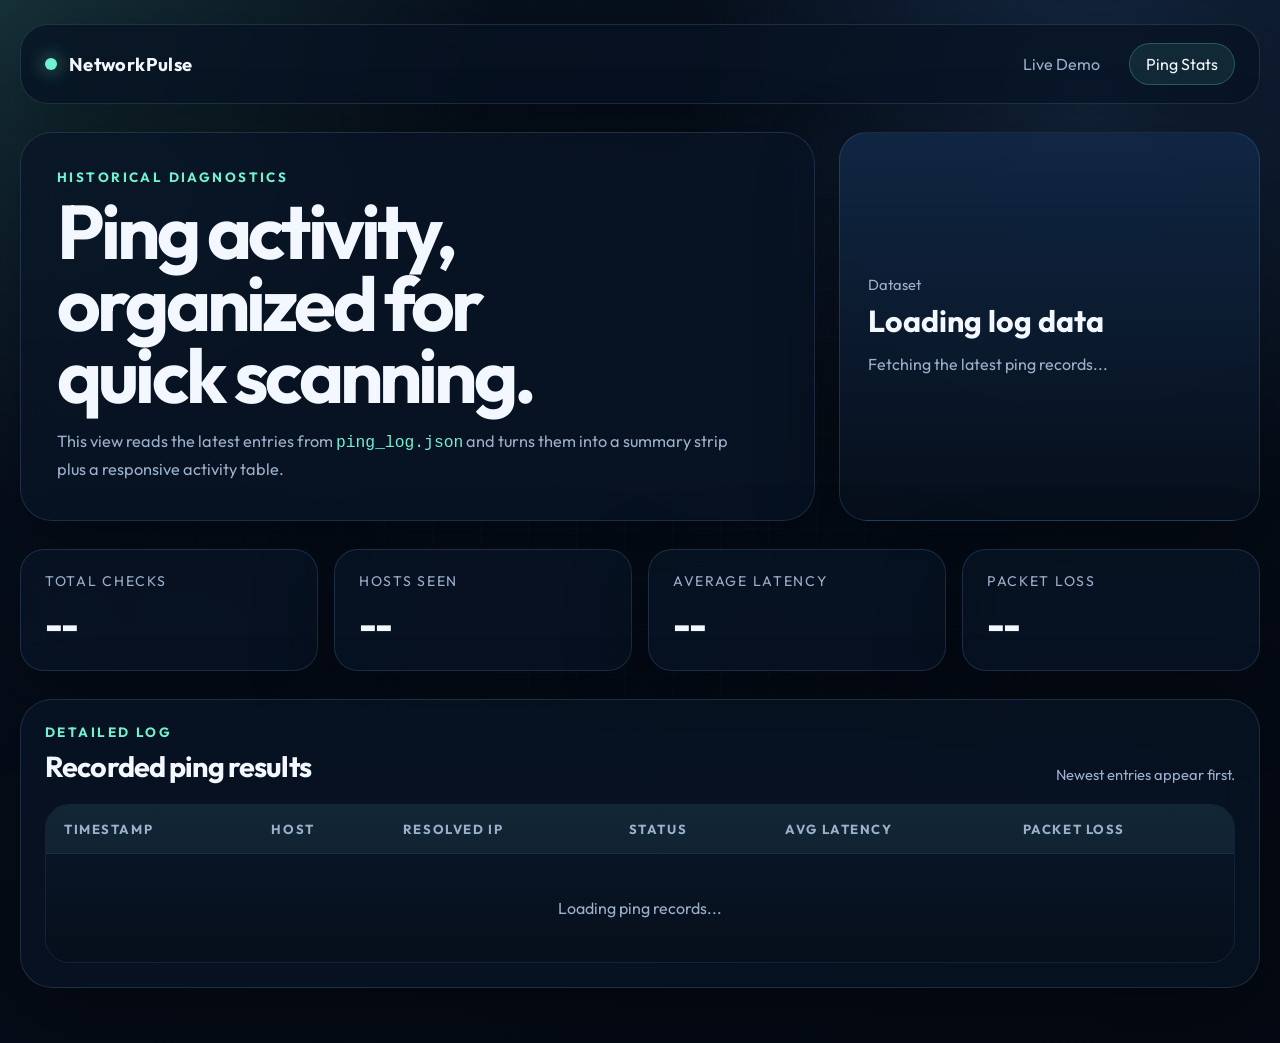
==== public/stats.html @ e4cd7b52 "Add ping stats dashboard page" ====
<!DOCTYPE html>
<html lang="en">
<head>
    <meta charset="UTF-8">
    <meta name="viewport" content="width=device-width, initial-scale=1.0">
    <title>Network Pulse | Ping Statistics</title>
    <meta name="description" content="Review historical ping statistics in a responsive table and summary dashboard.">
    <link rel="stylesheet" href="stats.css">
    <link rel="preconnect" href="https://fonts.googleapis.com">
    <link rel="preconnect" href="https://fonts.gstatic.com" crossorigin>
    <link href="https://fonts.googleapis.com/css2?family=Outfit:wght@300;400;600;800&display=swap" rel="stylesheet">
</head>
<body>
    <div class="page-shell">
        <header class="topbar">
            <a class="brand" href="index.html" aria-label="Return to NetworkPulse home">
                <span class="dot"></span>
                <span>NetworkPulse</span>
            </a>
            <nav class="topnav" aria-label="Primary">
                <a href="index.html">Live Demo</a>
                <a href="stats.html" aria-current="page">Ping Stats</a>
            </nav>
        </header>

        <main>
            <section class="hero">
                <div class="hero-copy">
                    <p class="eyebrow">Historical Diagnostics</p>
                    <h1>Ping activity, organized for quick scanning.</h1>
                    <p class="hero-text">
                        This view reads the latest entries from <code>ping_log.json</code> and turns them
                        into a summary strip plus a responsive activity table.
                    </p>
                </div>
                <div class="hero-panel">
                    <p class="panel-label">Dataset</p>
                    <p class="panel-value" id="dataset-status">Loading log data</p>
                    <p class="panel-meta" id="dataset-meta">Fetching the latest ping records...</p>
                </div>
            </section>

            <section class="summary-grid" aria-label="Ping summary">
                <article class="summary-card">
                    <p class="summary-label">Total Checks</p>
                    <p class="summary-value" id="total-checks">--</p>
                </article>
                <article class="summary-card">
                    <p class="summary-label">Hosts Seen</p>
                    <p class="summary-value" id="hosts-seen">--</p>
                </article>
                <article class="summary-card">
                    <p class="summary-label">Average Latency</p>
                    <p class="summary-value" id="avg-latency">--</p>
                </article>
                <article class="summary-card">
                    <p class="summary-label">Packet Loss</p>
                    <p class="summary-value" id="avg-loss">--</p>
                </article>
            </section>

            <section class="table-shell animate-up">
                <div class="table-header">
                    <div>
                        <p class="eyebrow">Detailed Log</p>
                        <h2>Recorded ping results</h2>
                    </div>
                    <p class="table-caption">Newest entries appear first.</p>
                </div>

                <div class="table-wrap">
                    <table>
                        <thead>
                            <tr>
                                <th scope="col">Timestamp</th>
                                <th scope="col">Host</th>
                                <th scope="col">Resolved IP</th>
                                <th scope="col">Status</th>
                                <th scope="col">Avg Latency</th>
                                <th scope="col">Packet Loss</th>
                            </tr>
                        </thead>
                        <tbody id="stats-table-body">
                            <tr>
                                <td colspan="6" class="empty-state">Loading ping records...</td>
                            </tr>
                        </tbody>
                    </table>
                </div>
            </section>
        </main>
    </div>

    <script src="stats.js"></script>
</body>
</html>
---- public/stats.css ----
:root {
    --bg-color: #07111f;
    --bg-accent: #091a31;
    --panel-bg: rgba(8, 20, 37, 0.76);
    --panel-strong: rgba(12, 30, 55, 0.96);
    --border-color: rgba(146, 193, 255, 0.16);
    --highlight: #72f1d0;
    --highlight-strong: #94ffd1;
    --warning: #ffc96d;
    --danger: #ff7b7b;
    --text-primary: #f3f7ff;
    --text-secondary: #9cb0cb;
    --shadow: 0 24px 80px rgba(0, 0, 0, 0.35);
}

* {
    box-sizing: border-box;
    margin: 0;
    padding: 0;
    font-family: 'Outfit', sans-serif;
}

body {
    min-height: 100vh;
    color: var(--text-primary);
    background:
        radial-gradient(circle at top left, rgba(114, 241, 208, 0.14), transparent 30%),
        radial-gradient(circle at 85% 10%, rgba(92, 165, 255, 0.18), transparent 28%),
        linear-gradient(160deg, var(--bg-color) 0%, #040913 100%);
}

body::before {
    content: "";
    position: fixed;
    inset: 0;
    pointer-events: none;
    background-image: linear-gradient(rgba(255, 255, 255, 0.025) 1px, transparent 1px),
        linear-gradient(90deg, rgba(255, 255, 255, 0.025) 1px, transparent 1px);
    background-size: 48px 48px;
    mask-image: radial-gradient(circle at center, black, transparent 82%);
}

a {
    color: inherit;
    text-decoration: none;
}

code {
    font-family: Consolas, monospace;
    color: var(--highlight);
}

.page-shell {
    width: min(1240px, calc(100% - 32px));
    margin: 0 auto;
    padding: 24px 0 56px;
}

.topbar {
    display: flex;
    justify-content: space-between;
    align-items: center;
    gap: 24px;
    padding: 18px 24px;
    border: 1px solid var(--border-color);
    border-radius: 28px;
    background: rgba(7, 18, 34, 0.75);
    backdrop-filter: blur(18px);
    box-shadow: var(--shadow);
}

.brand {
    display: inline-flex;
    align-items: center;
    gap: 12px;
    font-size: 1.15rem;
    font-weight: 700;
    letter-spacing: 0.02em;
}

.dot {
    width: 12px;
    height: 12px;
    border-radius: 999px;
    background: var(--highlight);
    box-shadow: 0 0 18px rgba(114, 241, 208, 0.7);
}

.topnav {
    display: flex;
    align-items: center;
    gap: 12px;
}

.topnav a {
    padding: 10px 16px;
    border-radius: 999px;
    color: var(--text-secondary);
    transition: background 0.2s ease, color 0.2s ease, border-color 0.2s ease;
    border: 1px solid transparent;
}

.topnav a:hover,
.topnav a:focus-visible,
.topnav a[aria-current="page"] {
    color: var(--text-primary);
    background: rgba(114, 241, 208, 0.09);
    border-color: rgba(114, 241, 208, 0.24);
    outline: none;
}

main {
    display: grid;
    gap: 28px;
    margin-top: 28px;
}

.hero {
    display: grid;
    grid-template-columns: minmax(0, 1.7fr) minmax(280px, 0.9fr);
    gap: 24px;
    align-items: stretch;
}

.hero-copy,
.hero-panel,
.summary-card,
.table-shell {
    border: 1px solid var(--border-color);
    background: var(--panel-bg);
    backdrop-filter: blur(18px);
    box-shadow: var(--shadow);
}

.hero-copy {
    padding: 36px;
    border-radius: 32px;
}

.hero h1 {
    max-width: 10ch;
    font-size: clamp(2.8rem, 6vw, 4.75rem);
    line-height: 0.95;
    letter-spacing: -0.05em;
    margin: 10px 0 16px;
}

.eyebrow {
    color: var(--highlight);
    font-size: 0.84rem;
    font-weight: 700;
    letter-spacing: 0.18em;
    text-transform: uppercase;
}

.hero-text {
    max-width: 62ch;
    color: var(--text-secondary);
    font-size: 1.02rem;
    line-height: 1.7;
}

.hero-panel {
    padding: 28px;
    border-radius: 28px;
    display: flex;
    flex-direction: column;
    justify-content: center;
    background:
        linear-gradient(180deg, rgba(17, 39, 68, 0.94) 0%, rgba(6, 15, 27, 0.96) 100%);
}

.panel-label,
.table-caption {
    color: var(--text-secondary);
    font-size: 0.92rem;
}

.panel-value {
    font-size: 1.9rem;
    font-weight: 700;
    margin-top: 8px;
}

.panel-meta {
    color: var(--text-secondary);
    line-height: 1.6;
    margin-top: 12px;
}

.summary-grid {
    display: grid;
    grid-template-columns: repeat(4, minmax(0, 1fr));
    gap: 16px;
}

.summary-card {
    padding: 22px 24px;
    border-radius: 24px;
}

.summary-label {
    color: var(--text-secondary);
    font-size: 0.88rem;
    text-transform: uppercase;
    letter-spacing: 0.12em;
}

.summary-value {
    font-size: clamp(1.8rem, 3vw, 2.5rem);
    font-weight: 800;
    letter-spacing: -0.05em;
    margin-top: 10px;
}

.table-shell {
    padding: 24px;
    border-radius: 32px;
}

.table-header {
    display: flex;
    justify-content: space-between;
    align-items: end;
    gap: 20px;
    margin-bottom: 20px;
}

.table-header h2 {
    font-size: 1.8rem;
    letter-spacing: -0.03em;
    margin-top: 8px;
}

.table-wrap {
    overflow-x: auto;
    border-radius: 24px;
    border: 1px solid rgba(146, 193, 255, 0.1);
}

table {
    width: 100%;
    min-width: 760px;
    border-collapse: collapse;
    background: linear-gradient(180deg, rgba(10, 25, 45, 0.88) 0%, rgba(6, 15, 27, 0.95) 100%);
}

thead {
    background: rgba(148, 255, 209, 0.06);
}

th,
td {
    padding: 16px 18px;
    text-align: left;
    border-bottom: 1px solid rgba(146, 193, 255, 0.08);
}

th {
    color: var(--text-secondary);
    font-size: 0.82rem;
    font-weight: 700;
    text-transform: uppercase;
    letter-spacing: 0.12em;
}

tbody tr:hover {
    background: rgba(114, 241, 208, 0.04);
}

tbody tr:last-child td {
    border-bottom: none;
}

.host-cell {
    display: grid;
    gap: 4px;
}

.host-name {
    font-weight: 700;
}

.host-timestamp {
    color: var(--text-secondary);
    font-size: 0.82rem;
}

.status-pill {
    display: inline-flex;
    align-items: center;
    gap: 8px;
    padding: 7px 12px;
    border-radius: 999px;
    font-size: 0.8rem;
    font-weight: 700;
    text-transform: uppercase;
    letter-spacing: 0.08em;
}

.status-pill.online {
    color: var(--highlight-strong);
    background: rgba(114, 241, 208, 0.12);
}

.status-pill.offline {
    color: #ffd0d0;
    background: rgba(255, 123, 123, 0.12);
}

.status-pill.unknown {
    color: #ffdd9b;
    background: rgba(255, 201, 109, 0.12);
}

.metric {
    font-weight: 700;
}

.metric-subtle {
    color: var(--text-secondary);
}

.empty-state {
    padding: 44px 20px;
    text-align: center;
    color: var(--text-secondary);
}

.animate-up {
    animation: rise 0.7s cubic-bezier(0.23, 1, 0.32, 1) backwards;
}

@keyframes rise {
    from {
        opacity: 0;
        transform: translateY(18px);
    }
    to {
        opacity: 1;
        transform: translateY(0);
    }
}

@media (max-width: 900px) {
    .hero,
    .summary-grid {
        grid-template-columns: 1fr;
    }

    .hero h1 {
        max-width: none;
    }
}

@media (max-width: 640px) {
    .page-shell {
        width: min(100% - 20px, 1240px);
        padding-top: 16px;
    }

    .topbar,
    .hero-copy,
    .hero-panel,
    .summary-card,
    .table-shell {
        border-radius: 22px;
    }

    .topbar,
    .table-header {
        flex-direction: column;
        align-items: stretch;
    }

    .topnav {
        flex-wrap: wrap;
    }

    .hero-copy,
    .hero-panel,
    .table-shell {
        padding: 22px;
    }

    th,
    td {
        padding: 14px 16px;
    }
}
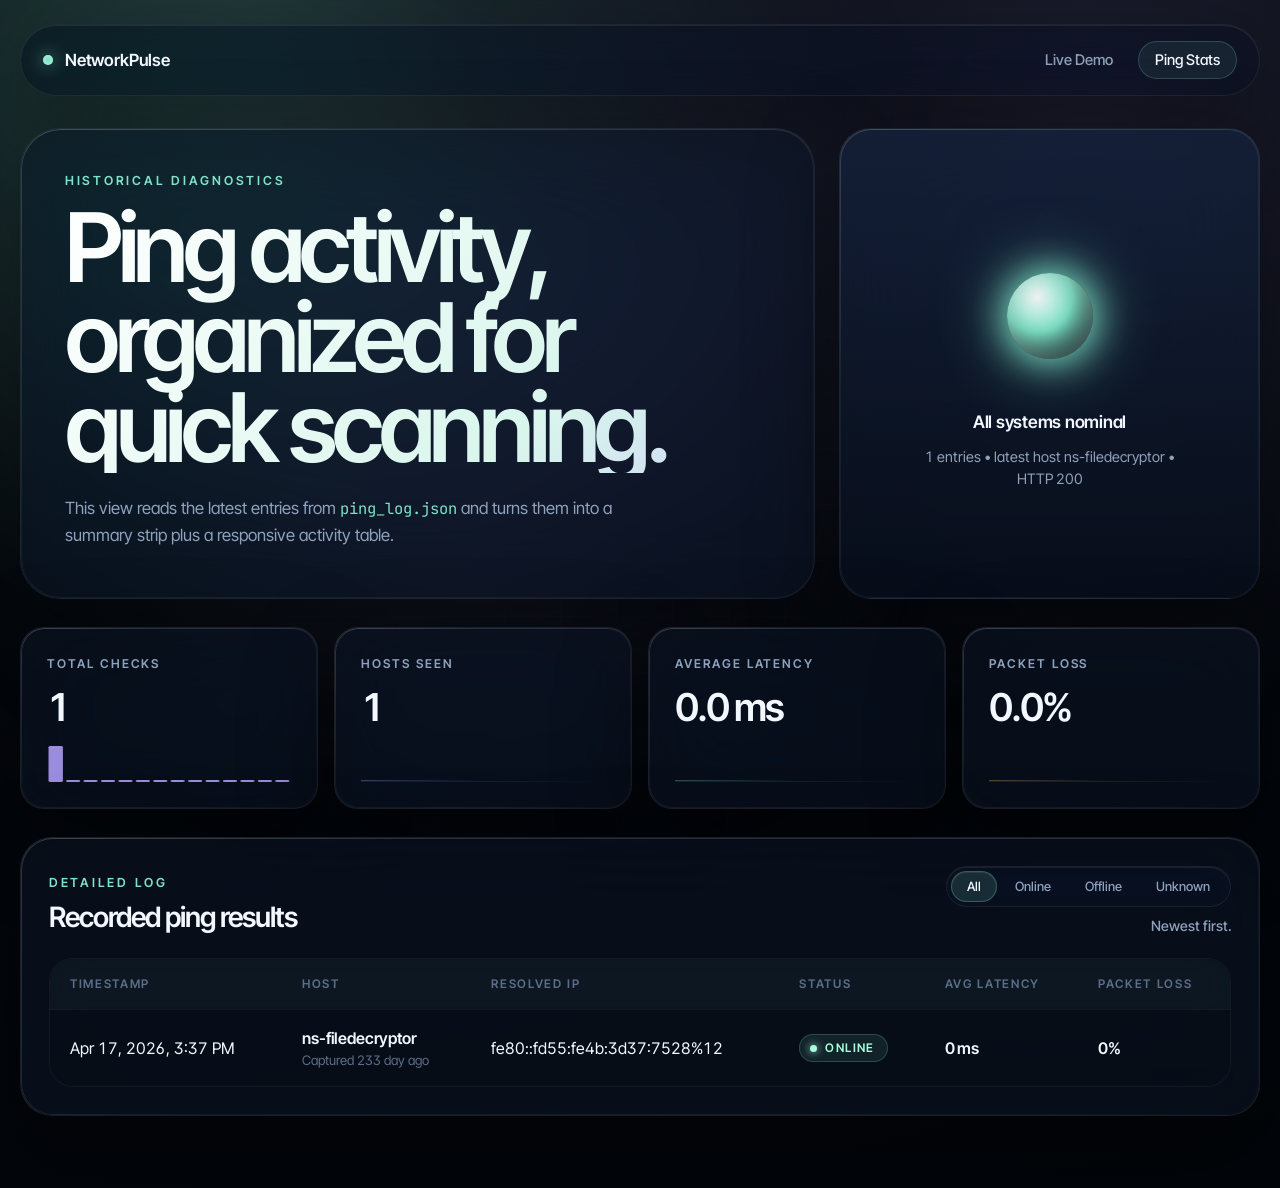
==== commit 3752a435: "Update Firebase config, email templates, and IP checks" ====
--- a/public/stats.html
+++ b/public/stats.html
@@ -8,7 +8,7 @@
     <link rel="stylesheet" href="stats.css">
     <link rel="preconnect" href="https://fonts.googleapis.com">
     <link rel="preconnect" href="https://fonts.gstatic.com" crossorigin>
-    <link href="https://fonts.googleapis.com/css2?family=Outfit:wght@300;400;600;800&display=swap" rel="stylesheet">
+    <link href="https://fonts.googleapis.com/css2?family=Inter+Tight:wght@300;400;500;600;700&family=JetBrains+Mono:wght@400;500&display=swap" rel="stylesheet">
 </head>
 <body>
     <div class="page-shell">
@@ -34,28 +34,45 @@
                     </p>
                 </div>
                 <div class="hero-panel">
-                    <p class="panel-label">Dataset</p>
-                    <p class="panel-value" id="dataset-status">Loading log data</p>
-                    <p class="panel-meta" id="dataset-meta">Fetching the latest ping records...</p>
+                    <div class="orb" id="status-orb" data-status="loading" aria-hidden="true">
+                        <span class="orb-halo"></span>
+                        <span class="orb-core"></span>
+                    </div>
+                    <p class="orb-status" id="dataset-status">Loading log data</p>
+                    <p class="orb-meta" id="dataset-meta">Fetching the latest ping records...</p>
                 </div>
             </section>
 
             <section class="summary-grid" aria-label="Ping summary">
                 <article class="summary-card">
-                    <p class="summary-label">Total Checks</p>
+                    <div class="summary-head">
+                        <p class="summary-label">Total Checks</p>
+                    </div>
                     <p class="summary-value" id="total-checks">--</p>
+                    <svg class="spark" id="total-checks-spark" viewBox="0 0 120 36" preserveAspectRatio="none" aria-hidden="true"></svg>
                 </article>
                 <article class="summary-card">
-                    <p class="summary-label">Hosts Seen</p>
+                    <div class="summary-head">
+                        <p class="summary-label">Hosts Seen</p>
+                    </div>
                     <p class="summary-value" id="hosts-seen">--</p>
+                    <svg class="spark" id="hosts-seen-spark" viewBox="0 0 120 36" preserveAspectRatio="none" aria-hidden="true"></svg>
                 </article>
                 <article class="summary-card">
-                    <p class="summary-label">Average Latency</p>
+                    <div class="summary-head">
+                        <p class="summary-label">Average Latency</p>
+                        <span class="trend-pill" id="avg-latency-trend" hidden></span>
+                    </div>
                     <p class="summary-value" id="avg-latency">--</p>
+                    <svg class="spark" id="avg-latency-spark" viewBox="0 0 120 36" preserveAspectRatio="none" aria-hidden="true"></svg>
                 </article>
                 <article class="summary-card">
-                    <p class="summary-label">Packet Loss</p>
+                    <div class="summary-head">
+                        <p class="summary-label">Packet Loss</p>
+                        <span class="trend-pill" id="avg-loss-trend" hidden></span>
+                    </div>
                     <p class="summary-value" id="avg-loss">--</p>
+                    <svg class="spark" id="avg-loss-spark" viewBox="0 0 120 36" preserveAspectRatio="none" aria-hidden="true"></svg>
                 </article>
             </section>
 
@@ -65,7 +82,16 @@
                         <p class="eyebrow">Detailed Log</p>
                         <h2>Recorded ping results</h2>
                     </div>
-                    <p class="table-caption">Newest entries appear first.</p>
+                    <div class="table-controls">
+                        <div class="segmented" role="tablist" aria-label="Filter by status">
+                            <button class="seg" data-filter="all" role="tab" aria-selected="true" type="button">All</button>
+                            <button class="seg" data-filter="online" role="tab" aria-selected="false" type="button">Online</button>
+                            <button class="seg" data-filter="offline" role="tab" aria-selected="false" type="button">Offline</button>
+                            <button class="seg" data-filter="unknown" role="tab" aria-selected="false" type="button">Unknown</button>
+                            <span class="seg-indicator" aria-hidden="true"></span>
+                        </div>
+                        <p class="table-caption">Newest first.</p>
+                    </div>
                 </div>
 
                 <div class="table-wrap">
--- a/public/stats.css
+++ b/public/stats.css
@@ -1,32 +1,49 @@
 :root {
-    --bg-color: #07111f;
-    --bg-accent: #091a31;
-    --panel-bg: rgba(8, 20, 37, 0.76);
-    --panel-strong: rgba(12, 30, 55, 0.96);
-    --border-color: rgba(146, 193, 255, 0.16);
-    --highlight: #72f1d0;
-    --highlight-strong: #94ffd1;
+    --bg-color: #05090f;
+    --bg-deep: #020509;
+    --panel-bg: rgba(14, 22, 38, 0.55);
+    --panel-strong: rgba(16, 28, 48, 0.88);
+    --border-color: rgba(255, 255, 255, 0.07);
+    --border-bright: rgba(255, 255, 255, 0.14);
+    --highlight: #7ee3c8;
+    --highlight-strong: #a8ffdd;
+    --accent-lavender: #b5a5ff;
     --warning: #ffc96d;
     --danger: #ff7b7b;
     --text-primary: #f3f7ff;
-    --text-secondary: #9cb0cb;
-    --shadow: 0 24px 80px rgba(0, 0, 0, 0.35);
+    --text-secondary: #8fa2bd;
+    --text-tertiary: #5c6e89;
+    --shadow: 0 30px 90px rgba(0, 0, 0, 0.45);
+    --shadow-inset: inset 0 1px 0 rgba(255, 255, 255, 0.08);
+    --radius-lg: 40px;
+    --radius-md: 32px;
+    --radius-sm: 24px;
+    --spring: cubic-bezier(0.16, 1, 0.3, 1);
 }
 
 * {
     box-sizing: border-box;
     margin: 0;
     padding: 0;
-    font-family: 'Outfit', sans-serif;
+    font-family: 'Inter Tight', 'Inter', -apple-system, BlinkMacSystemFont, 'Segoe UI', sans-serif;
+    font-feature-settings: "ss01", "cv11", "tnum";
+}
+
+html {
+    -webkit-font-smoothing: antialiased;
+    -moz-osx-font-smoothing: grayscale;
+    text-rendering: optimizeLegibility;
 }
 
 body {
     min-height: 100vh;
     color: var(--text-primary);
     background:
-        radial-gradient(circle at top left, rgba(114, 241, 208, 0.14), transparent 30%),
-        radial-gradient(circle at 85% 10%, rgba(92, 165, 255, 0.18), transparent 28%),
-        linear-gradient(160deg, var(--bg-color) 0%, #040913 100%);
+        radial-gradient(circle at 20% 0%, rgba(126, 227, 200, 0.10), transparent 42%),
+        radial-gradient(circle at 85% 10%, rgba(181, 165, 255, 0.14), transparent 40%),
+        linear-gradient(165deg, var(--bg-color) 0%, var(--bg-deep) 100%);
+    overflow-x: hidden;
+    position: relative;
 }
 
 body::before {
@@ -34,10 +51,41 @@
     position: fixed;
     inset: 0;
     pointer-events: none;
-    background-image: linear-gradient(rgba(255, 255, 255, 0.025) 1px, transparent 1px),
-        linear-gradient(90deg, rgba(255, 255, 255, 0.025) 1px, transparent 1px);
-    background-size: 48px 48px;
-    mask-image: radial-gradient(circle at center, black, transparent 82%);
+    z-index: 0;
+    background-image:
+        linear-gradient(rgba(255, 255, 255, 0.014) 1px, transparent 1px),
+        linear-gradient(90deg, rgba(255, 255, 255, 0.014) 1px, transparent 1px);
+    background-size: 56px 56px;
+    mask-image: radial-gradient(circle at center, black, transparent 80%);
+    animation: gridDrift 40s linear infinite;
+}
+
+body::after {
+    content: "";
+    position: fixed;
+    top: -20%;
+    left: -10%;
+    width: 70vw;
+    height: 70vw;
+    pointer-events: none;
+    z-index: 0;
+    background:
+        radial-gradient(circle at 30% 30%, rgba(126, 227, 200, 0.28), transparent 55%),
+        radial-gradient(circle at 70% 60%, rgba(181, 165, 255, 0.24), transparent 60%);
+    filter: blur(120px);
+    opacity: 0.7;
+    animation: auroraDrift 22s ease-in-out infinite alternate;
+}
+
+@keyframes gridDrift {
+    from { background-position: 0 0, 0 0; }
+    to   { background-position: 56px 56px, 56px 56px; }
+}
+
+@keyframes auroraDrift {
+    0%   { transform: translate(0, 0) scale(1); }
+    50%  { transform: translate(8vw, 4vh) scale(1.08); }
+    100% { transform: translate(-4vw, 6vh) scale(0.96); }
 }
 
 a {
@@ -46,57 +94,71 @@
 }
 
 code {
-    font-family: Consolas, monospace;
+    font-family: 'JetBrains Mono', 'SF Mono', Consolas, monospace;
     color: var(--highlight);
+    font-size: 0.92em;
 }
 
 .page-shell {
+    position: relative;
+    z-index: 1;
     width: min(1240px, calc(100% - 32px));
     margin: 0 auto;
-    padding: 24px 0 56px;
-}
-
+    padding: 24px 0 72px;
+}
+
+/* ---------- Top bar ---------- */
 .topbar {
     display: flex;
     justify-content: space-between;
     align-items: center;
     gap: 24px;
-    padding: 18px 24px;
+    padding: 16px 22px;
     border: 1px solid var(--border-color);
-    border-radius: 28px;
-    background: rgba(7, 18, 34, 0.75);
-    backdrop-filter: blur(18px);
-    box-shadow: var(--shadow);
+    border-radius: 999px;
+    background: rgba(10, 16, 28, 0.55);
+    backdrop-filter: blur(28px) saturate(180%);
+    -webkit-backdrop-filter: blur(28px) saturate(180%);
+    box-shadow: var(--shadow), var(--shadow-inset);
+    animation: rise 0.9s var(--spring) backwards;
 }
 
 .brand {
     display: inline-flex;
     align-items: center;
     gap: 12px;
-    font-size: 1.15rem;
-    font-weight: 700;
-    letter-spacing: 0.02em;
+    font-size: 1.05rem;
+    font-weight: 600;
+    letter-spacing: -0.01em;
 }
 
 .dot {
-    width: 12px;
-    height: 12px;
+    width: 10px;
+    height: 10px;
     border-radius: 999px;
     background: var(--highlight);
-    box-shadow: 0 0 18px rgba(114, 241, 208, 0.7);
+    box-shadow: 0 0 18px rgba(126, 227, 200, 0.8), 0 0 4px rgba(255, 255, 255, 0.6) inset;
+    animation: pulse 2.4s ease-in-out infinite;
+}
+
+@keyframes pulse {
+    0%, 100% { box-shadow: 0 0 18px rgba(126, 227, 200, 0.8), 0 0 4px rgba(255, 255, 255, 0.6) inset; }
+    50%      { box-shadow: 0 0 28px rgba(126, 227, 200, 1),   0 0 4px rgba(255, 255, 255, 0.6) inset; }
 }
 
 .topnav {
     display: flex;
     align-items: center;
-    gap: 12px;
+    gap: 8px;
 }
 
 .topnav a {
-    padding: 10px 16px;
+    padding: 9px 16px;
     border-radius: 999px;
     color: var(--text-secondary);
-    transition: background 0.2s ease, color 0.2s ease, border-color 0.2s ease;
+    font-size: 0.92rem;
+    font-weight: 500;
+    transition: background 0.25s var(--spring), color 0.25s var(--spring), border-color 0.25s var(--spring);
     border: 1px solid transparent;
 }
 
@@ -104,17 +166,56 @@
 .topnav a:focus-visible,
 .topnav a[aria-current="page"] {
     color: var(--text-primary);
-    background: rgba(114, 241, 208, 0.09);
-    border-color: rgba(114, 241, 208, 0.24);
+    background: rgba(126, 227, 200, 0.08);
+    border-color: rgba(126, 227, 200, 0.22);
     outline: none;
 }
 
+/* ---------- Main grid ---------- */
 main {
     display: grid;
     gap: 28px;
-    margin-top: 28px;
-}
-
+    margin-top: 32px;
+}
+
+/* ---------- Shared glass surface ---------- */
+.hero-copy,
+.hero-panel,
+.summary-card,
+.table-shell {
+    position: relative;
+    border: 1px solid var(--border-color);
+    background: var(--panel-bg);
+    backdrop-filter: blur(40px) saturate(180%);
+    -webkit-backdrop-filter: blur(40px) saturate(180%);
+    box-shadow: var(--shadow), var(--shadow-inset);
+    transition: transform 0.4s var(--spring), box-shadow 0.4s var(--spring), border-color 0.3s var(--spring);
+}
+
+/* Prismatic hairline on cards */
+.summary-card::before,
+.hero-copy::before,
+.hero-panel::before,
+.table-shell::before {
+    content: "";
+    position: absolute;
+    inset: 0;
+    border-radius: inherit;
+    padding: 1px;
+    background: linear-gradient(135deg,
+        rgba(255, 255, 255, 0.18) 0%,
+        rgba(126, 227, 200, 0.08) 30%,
+        rgba(181, 165, 255, 0.10) 70%,
+        rgba(255, 255, 255, 0.02) 100%);
+    -webkit-mask: linear-gradient(#000 0 0) content-box, linear-gradient(#000 0 0);
+    mask: linear-gradient(#000 0 0) content-box, linear-gradient(#000 0 0);
+    -webkit-mask-composite: xor;
+    mask-composite: exclude;
+    pointer-events: none;
+    opacity: 0.9;
+}
+
+/* ---------- Hero ---------- */
 .hero {
     display: grid;
     grid-template-columns: minmax(0, 1.7fr) minmax(280px, 0.9fr);
@@ -122,72 +223,143 @@
     align-items: stretch;
 }
 
-.hero-copy,
-.hero-panel,
-.summary-card,
-.table-shell {
-    border: 1px solid var(--border-color);
-    background: var(--panel-bg);
-    backdrop-filter: blur(18px);
-    box-shadow: var(--shadow);
-}
-
 .hero-copy {
-    padding: 36px;
-    border-radius: 32px;
+    padding: 44px 44px 48px;
+    border-radius: var(--radius-lg);
+    animation: rise 1s var(--spring) 0.05s backwards;
 }
 
 .hero h1 {
-    max-width: 10ch;
-    font-size: clamp(2.8rem, 6vw, 4.75rem);
-    line-height: 0.95;
-    letter-spacing: -0.05em;
-    margin: 10px 0 16px;
+    max-width: 14ch;
+    font-size: clamp(3rem, 7.5vw, 6rem);
+    font-weight: 600;
+    line-height: 0.94;
+    letter-spacing: -0.055em;
+    margin: 14px 0 22px;
+    background: linear-gradient(135deg,
+        #ffffff 0%,
+        #d9f6ec 32%,
+        #b5a5ff 68%,
+        #ffffff 100%);
+    background-size: 220% 220%;
+    -webkit-background-clip: text;
+    background-clip: text;
+    color: transparent;
+    animation: shimmer 12s ease-in-out infinite;
+}
+
+@keyframes shimmer {
+    0%, 100% { background-position: 0% 50%; }
+    50%      { background-position: 100% 50%; }
 }
 
 .eyebrow {
     color: var(--highlight);
-    font-size: 0.84rem;
-    font-weight: 700;
-    letter-spacing: 0.18em;
+    font-size: 0.78rem;
+    font-weight: 600;
+    letter-spacing: 0.22em;
     text-transform: uppercase;
 }
 
 .hero-text {
-    max-width: 62ch;
+    max-width: 56ch;
     color: var(--text-secondary);
-    font-size: 1.02rem;
-    line-height: 1.7;
+    font-size: 1.05rem;
+    line-height: 1.65;
+    font-weight: 400;
 }
 
 .hero-panel {
-    padding: 28px;
-    border-radius: 28px;
+    padding: 36px 28px 32px;
+    border-radius: var(--radius-md);
     display: flex;
     flex-direction: column;
+    align-items: center;
     justify-content: center;
+    text-align: center;
+    gap: 14px;
     background:
-        linear-gradient(180deg, rgba(17, 39, 68, 0.94) 0%, rgba(6, 15, 27, 0.96) 100%);
-}
-
-.panel-label,
+        linear-gradient(180deg, rgba(20, 34, 58, 0.78) 0%, rgba(8, 14, 26, 0.88) 100%);
+    animation: rise 1s var(--spring) 0.2s backwards;
+}
+
 .table-caption {
     color: var(--text-secondary);
-    font-size: 0.92rem;
-}
-
-.panel-value {
-    font-size: 1.9rem;
-    font-weight: 700;
-    margin-top: 8px;
-}
-
-.panel-meta {
+    font-size: 0.88rem;
+    font-weight: 500;
+}
+
+/* ---------- Status orb ---------- */
+.orb {
+    --orb-color: #b5a5ff;
+    position: relative;
+    width: 150px;
+    height: 150px;
+    display: grid;
+    place-items: center;
+    margin-bottom: 6px;
+}
+
+.orb[data-status="nominal"]  { --orb-color: #7ee3c8; }
+.orb[data-status="degraded"] { --orb-color: #ffc96d; }
+.orb[data-status="offline"]  { --orb-color: #ff7b7b; }
+.orb[data-status="loading"]  { --orb-color: #b5a5ff; }
+
+.orb-core {
+    position: relative;
+    width: 86px;
+    height: 86px;
+    border-radius: 999px;
+    background:
+        radial-gradient(circle at 35% 28%,
+            rgba(255, 255, 255, 0.92) 0%,
+            var(--orb-color) 42%,
+            rgba(8, 14, 26, 0.65) 100%);
+    box-shadow:
+        inset 0 0 22px rgba(255, 255, 255, 0.22),
+        inset -8px -12px 26px rgba(0, 0, 0, 0.4),
+        0 0 36px var(--orb-color),
+        0 0 80px color-mix(in srgb, var(--orb-color) 45%, transparent);
+    animation: orbBreath 4.5s ease-in-out infinite;
+    transition: box-shadow 0.6s var(--spring);
+}
+
+.orb-halo {
+    position: absolute;
+    inset: 0;
+    border-radius: 999px;
+    background: radial-gradient(circle, var(--orb-color) 0%, transparent 62%);
+    filter: blur(22px);
+    opacity: 0.5;
+    animation: orbHalo 4.5s ease-in-out infinite;
+}
+
+@keyframes orbBreath {
+    0%, 100% { transform: scale(1); }
+    50%      { transform: scale(1.06); }
+}
+
+@keyframes orbHalo {
+    0%, 100% { opacity: 0.42; transform: scale(1); }
+    50%      { opacity: 0.72; transform: scale(1.14); }
+}
+
+.orb-status {
+    color: var(--text-primary);
+    font-weight: 600;
+    font-size: 1.08rem;
+    letter-spacing: -0.015em;
+}
+
+.orb-meta {
     color: var(--text-secondary);
-    line-height: 1.6;
-    margin-top: 12px;
-}
-
+    font-size: 0.9rem;
+    line-height: 1.5;
+    max-width: 34ch;
+    margin: 0 auto;
+}
+
+/* ---------- Summary cards ---------- */
 .summary-grid {
     display: grid;
     grid-template-columns: repeat(4, minmax(0, 1fr));
@@ -195,27 +367,108 @@
 }
 
 .summary-card {
-    padding: 22px 24px;
-    border-radius: 24px;
+    padding: 24px 26px 26px;
+    border-radius: var(--radius-sm);
+    opacity: 0;
+    animation: rise 0.85s var(--spring) forwards;
+}
+
+.summary-card:nth-child(1) { animation-delay: 0.35s; }
+.summary-card:nth-child(2) { animation-delay: 0.45s; }
+.summary-card:nth-child(3) { animation-delay: 0.55s; }
+.summary-card:nth-child(4) { animation-delay: 0.65s; }
+
+.summary-card:hover {
+    transform: translateY(-3px);
+    border-color: var(--border-bright);
+    box-shadow:
+        0 40px 110px rgba(0, 0, 0, 0.5),
+        0 0 0 1px rgba(126, 227, 200, 0.08),
+        var(--shadow-inset);
+}
+
+.summary-head {
+    display: flex;
+    align-items: center;
+    justify-content: space-between;
+    gap: 10px;
+    min-height: 22px;
 }
 
 .summary-label {
     color: var(--text-secondary);
-    font-size: 0.88rem;
+    font-size: 0.76rem;
+    font-weight: 600;
     text-transform: uppercase;
-    letter-spacing: 0.12em;
+    letter-spacing: 0.16em;
 }
 
 .summary-value {
-    font-size: clamp(1.8rem, 3vw, 2.5rem);
-    font-weight: 800;
-    letter-spacing: -0.05em;
+    font-size: clamp(1.9rem, 3vw, 2.6rem);
+    font-weight: 600;
+    letter-spacing: -0.045em;
     margin-top: 10px;
-}
-
+    font-variant-numeric: tabular-nums;
+}
+
+/* ---------- Trend pill ---------- */
+.trend-pill {
+    display: inline-flex;
+    align-items: center;
+    gap: 4px;
+    padding: 3px 9px;
+    border-radius: 999px;
+    font-size: 0.7rem;
+    font-weight: 600;
+    letter-spacing: 0.02em;
+    border: 1px solid transparent;
+    font-variant-numeric: tabular-nums;
+    white-space: nowrap;
+    transition: opacity 0.3s var(--spring);
+}
+
+.trend-pill[hidden] { display: none; }
+
+.trend-pill.good {
+    color: var(--highlight-strong);
+    background: rgba(126, 227, 200, 0.10);
+    border-color: rgba(126, 227, 200, 0.24);
+}
+
+.trend-pill.bad {
+    color: #ffc1c1;
+    background: rgba(255, 123, 123, 0.10);
+    border-color: rgba(255, 123, 123, 0.24);
+}
+
+.trend-pill.flat {
+    color: var(--text-secondary);
+    background: rgba(255, 255, 255, 0.04);
+    border-color: rgba(255, 255, 255, 0.08);
+}
+
+/* ---------- Sparklines ---------- */
+.spark {
+    display: block;
+    width: 100%;
+    height: 38px;
+    margin-top: 14px;
+    overflow: visible;
+    opacity: 0;
+    animation: sparkIn 0.9s var(--spring) forwards;
+    animation-delay: 0.9s;
+}
+
+@keyframes sparkIn {
+    from { opacity: 0; transform: translateY(4px); }
+    to   { opacity: 1; transform: translateY(0); }
+}
+
+/* ---------- Table ---------- */
 .table-shell {
-    padding: 24px;
-    border-radius: 32px;
+    padding: 28px;
+    border-radius: var(--radius-md);
+    animation: rise 1s var(--spring) 0.8s backwards;
 }
 
 .table-header {
@@ -223,53 +476,131 @@
     justify-content: space-between;
     align-items: end;
     gap: 20px;
-    margin-bottom: 20px;
+    margin-bottom: 24px;
+    flex-wrap: wrap;
 }
 
 .table-header h2 {
-    font-size: 1.8rem;
-    letter-spacing: -0.03em;
-    margin-top: 8px;
+    font-size: 1.75rem;
+    font-weight: 600;
+    letter-spacing: -0.035em;
+    margin-top: 10px;
+}
+
+.table-controls {
+    display: flex;
+    flex-direction: column;
+    align-items: flex-end;
+    gap: 10px;
+}
+
+/* ---------- Segmented control ---------- */
+.segmented {
+    position: relative;
+    display: inline-flex;
+    padding: 4px;
+    border: 1px solid var(--border-color);
+    background: rgba(10, 18, 32, 0.55);
+    backdrop-filter: blur(20px) saturate(180%);
+    -webkit-backdrop-filter: blur(20px) saturate(180%);
+    border-radius: 999px;
+    gap: 2px;
+    box-shadow: var(--shadow-inset);
+}
+
+.seg {
+    position: relative;
+    z-index: 1;
+    background: transparent;
+    border: 0;
+    color: var(--text-secondary);
+    padding: 8px 16px;
+    border-radius: 999px;
+    font-size: 0.8rem;
+    font-weight: 500;
+    cursor: pointer;
+    white-space: nowrap;
+    transition: color 0.3s var(--spring);
+}
+
+.seg[aria-selected="true"] {
+    color: var(--text-primary);
+}
+
+.seg:hover:not([aria-selected="true"]) {
+    color: var(--text-primary);
+}
+
+.seg-indicator {
+    position: absolute;
+    z-index: 0;
+    top: 4px;
+    bottom: 4px;
+    left: 0;
+    width: 0;
+    border-radius: 999px;
+    background: rgba(126, 227, 200, 0.14);
+    border: 1px solid rgba(126, 227, 200, 0.28);
+    box-shadow: inset 0 1px 0 rgba(255, 255, 255, 0.08);
+    transition: transform 0.4s var(--spring), width 0.4s var(--spring);
+    pointer-events: none;
 }
 
 .table-wrap {
     overflow-x: auto;
-    border-radius: 24px;
-    border: 1px solid rgba(146, 193, 255, 0.1);
+    border-radius: var(--radius-sm);
+    border: 1px solid rgba(255, 255, 255, 0.05);
+    background: rgba(6, 12, 22, 0.5);
 }
 
 table {
     width: 100%;
     min-width: 760px;
     border-collapse: collapse;
-    background: linear-gradient(180deg, rgba(10, 25, 45, 0.88) 0%, rgba(6, 15, 27, 0.95) 100%);
+    font-variant-numeric: tabular-nums;
 }
 
 thead {
-    background: rgba(148, 255, 209, 0.06);
+    background: rgba(168, 255, 221, 0.04);
+    backdrop-filter: blur(20px);
 }
 
 th,
 td {
-    padding: 16px 18px;
+    padding: 18px 20px;
     text-align: left;
-    border-bottom: 1px solid rgba(146, 193, 255, 0.08);
+    border-bottom: 1px solid rgba(255, 255, 255, 0.04);
 }
 
 th {
-    color: var(--text-secondary);
-    font-size: 0.82rem;
-    font-weight: 700;
+    color: var(--text-tertiary);
+    font-size: 0.74rem;
+    font-weight: 600;
     text-transform: uppercase;
-    letter-spacing: 0.12em;
+    letter-spacing: 0.14em;
+}
+
+tbody tr {
+    transition: background 0.25s var(--spring);
 }
 
 tbody tr:hover {
-    background: rgba(114, 241, 208, 0.04);
+    background: rgba(126, 227, 200, 0.035);
 }
 
 tbody tr:last-child td {
     border-bottom: none;
+}
+
+.row-enter {
+    opacity: 0;
+    animation: rowIn 0.6s var(--spring) forwards;
+    animation-delay: calc(var(--row-index, 0) * 45ms + 0.9s);
+}
+
+@keyframes rowIn {
+    from { opacity: 0; transform: translateY(6px); }
+    to   { opacity: 1; transform: translateY(0); }
 }
 
 .host-cell {
@@ -278,11 +609,12 @@
 }
 
 .host-name {
-    font-weight: 700;
+    font-weight: 600;
+    letter-spacing: -0.01em;
 }
 
 .host-timestamp {
-    color: var(--text-secondary);
+    color: var(--text-tertiary);
     font-size: 0.82rem;
 }
 
@@ -290,66 +622,109 @@
     display: inline-flex;
     align-items: center;
     gap: 8px;
-    padding: 7px 12px;
-    border-radius: 999px;
-    font-size: 0.8rem;
-    font-weight: 700;
+    padding: 6px 12px 6px 10px;
+    border-radius: 999px;
+    font-size: 0.74rem;
+    font-weight: 600;
     text-transform: uppercase;
-    letter-spacing: 0.08em;
+    letter-spacing: 0.12em;
+    border: 1px solid transparent;
+}
+
+.status-pill::before {
+    content: "";
+    width: 7px;
+    height: 7px;
+    border-radius: 999px;
+    background: currentColor;
+    box-shadow: 0 0 8px currentColor;
+}
+
+tbody tr.is-latest .status-pill::before {
+    animation: dotPulse 1.8s ease-in-out infinite;
+}
+
+@keyframes dotPulse {
+    0%, 100% { transform: scale(1);   box-shadow: 0 0 8px currentColor; }
+    50%      { transform: scale(1.5); box-shadow: 0 0 16px currentColor, 0 0 2px currentColor; }
+}
+
+tbody tr.row-filtered {
+    display: none;
 }
 
 .status-pill.online {
     color: var(--highlight-strong);
-    background: rgba(114, 241, 208, 0.12);
+    background: rgba(126, 227, 200, 0.10);
+    border-color: rgba(126, 227, 200, 0.22);
 }
 
 .status-pill.offline {
-    color: #ffd0d0;
-    background: rgba(255, 123, 123, 0.12);
+    color: #ffc1c1;
+    background: rgba(255, 123, 123, 0.10);
+    border-color: rgba(255, 123, 123, 0.22);
 }
 
 .status-pill.unknown {
     color: #ffdd9b;
-    background: rgba(255, 201, 109, 0.12);
+    background: rgba(255, 201, 109, 0.10);
+    border-color: rgba(255, 201, 109, 0.22);
 }
 
 .metric {
-    font-weight: 700;
+    font-weight: 600;
+    letter-spacing: -0.01em;
 }
 
 .metric-subtle {
-    color: var(--text-secondary);
+    color: var(--text-tertiary);
 }
 
 .empty-state {
-    padding: 44px 20px;
+    padding: 52px 20px;
     text-align: center;
     color: var(--text-secondary);
 }
 
-.animate-up {
-    animation: rise 0.7s cubic-bezier(0.23, 1, 0.32, 1) backwards;
-}
-
+/* ---------- Animations ---------- */
 @keyframes rise {
     from {
         opacity: 0;
-        transform: translateY(18px);
+        transform: translateY(24px);
+        filter: blur(8px);
     }
     to {
         opacity: 1;
         transform: translateY(0);
-    }
-}
-
+        filter: blur(0);
+    }
+}
+
+/* ---------- Focus rings ---------- */
+a:focus-visible,
+button:focus-visible {
+    outline: 2px solid rgba(126, 227, 200, 0.6);
+    outline-offset: 3px;
+    border-radius: 999px;
+}
+
+/* ---------- Responsive ---------- */
 @media (max-width: 900px) {
     .hero,
     .summary-grid {
         grid-template-columns: 1fr;
     }
 
+    .summary-grid {
+        grid-template-columns: repeat(2, 1fr);
+    }
+
     .hero h1 {
         max-width: none;
+    }
+
+    .hero-copy {
+        padding: 32px 28px 36px;
     }
 }
 
@@ -359,12 +734,19 @@
         padding-top: 16px;
     }
 
-    .topbar,
+    .summary-grid {
+        grid-template-columns: 1fr;
+    }
+
+    .topbar {
+        border-radius: var(--radius-sm);
+    }
+
     .hero-copy,
     .hero-panel,
     .summary-card,
     .table-shell {
-        border-radius: 22px;
+        border-radius: var(--radius-sm);
     }
 
     .topbar,
@@ -380,7 +762,7 @@
     .hero-copy,
     .hero-panel,
     .table-shell {
-        padding: 22px;
+        padding: 24px;
     }
 
     th,
@@ -388,3 +770,22 @@
         padding: 14px 16px;
     }
 }
+
+/* ---------- Reduced motion ---------- */
+@media (prefers-reduced-motion: reduce) {
+    *,
+    *::before,
+    *::after {
+        animation-duration: 0.001ms !important;
+        animation-iteration-count: 1 !important;
+        transition-duration: 0.001ms !important;
+    }
+
+    body::after {
+        animation: none;
+    }
+
+    .hero h1 {
+        animation: none;
+    }
+}
